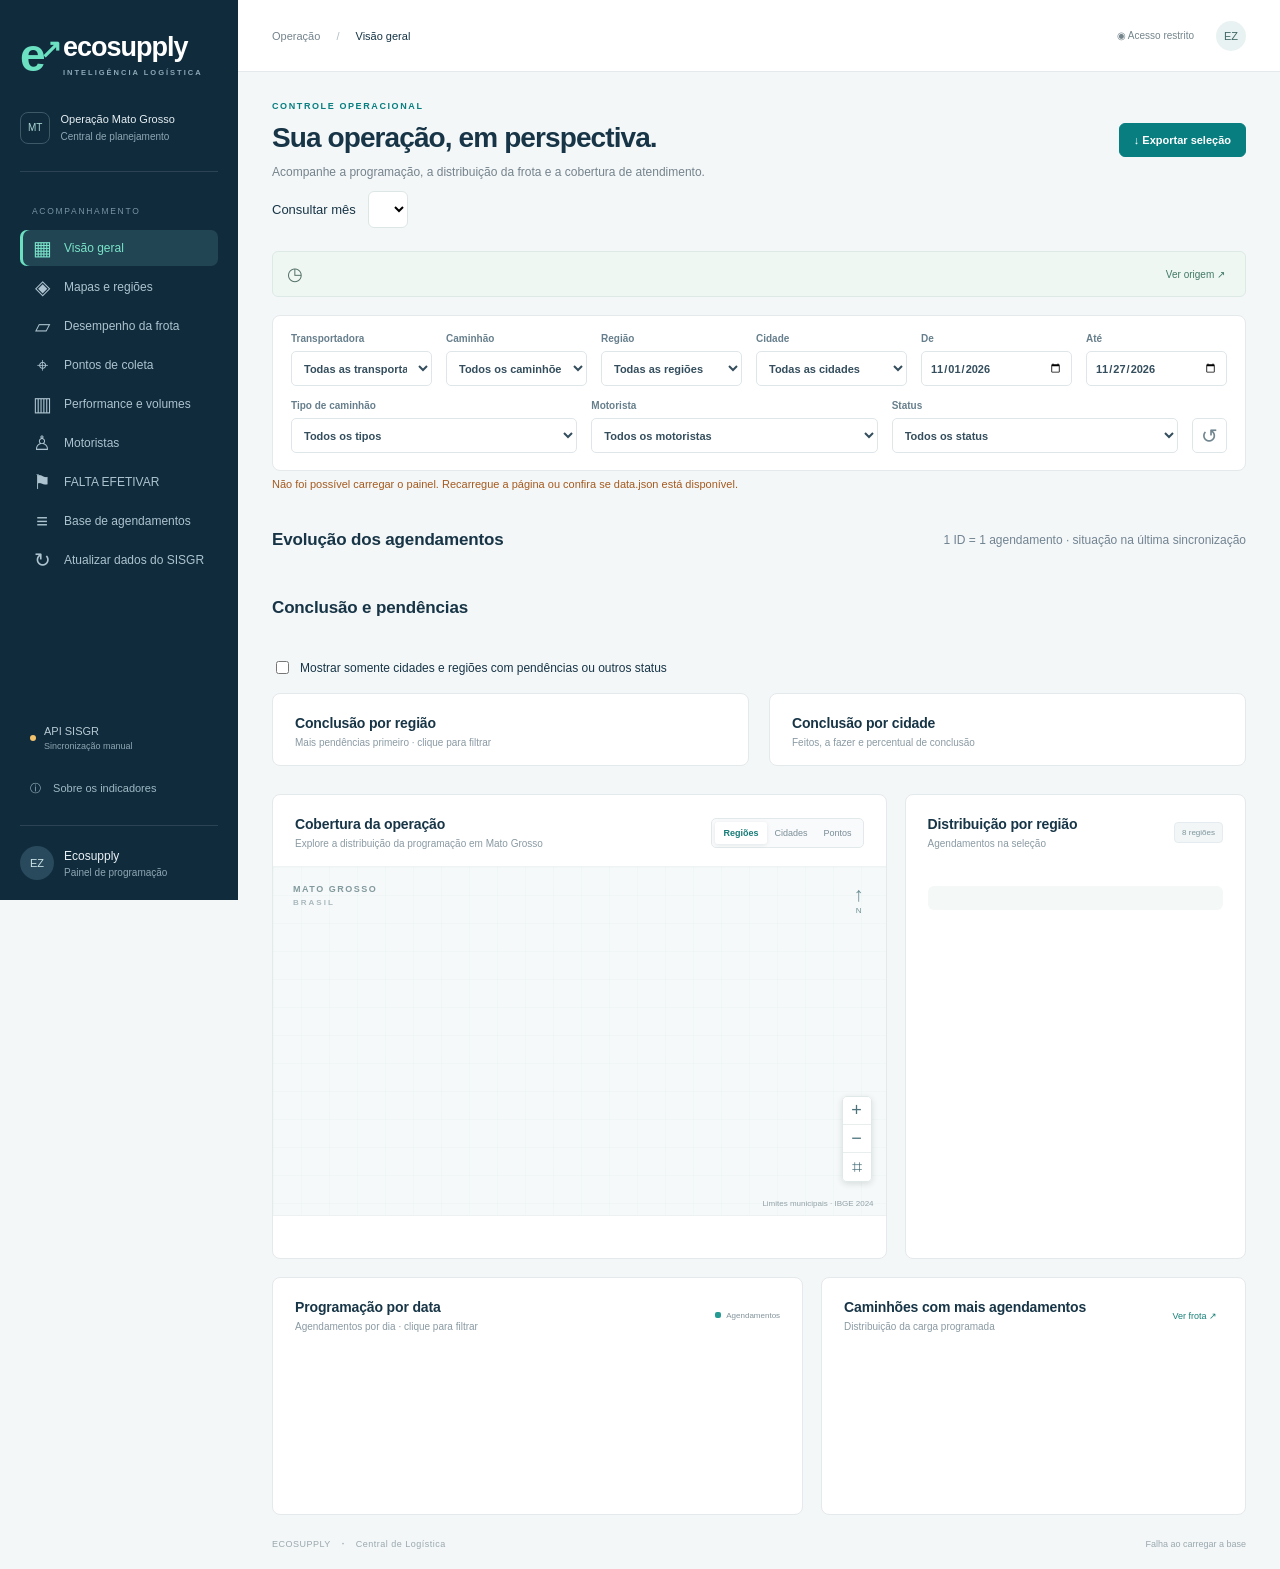
==== web/index.html @ 76600e8a "versao 1.10" ====
<!doctype html>
<html lang="pt-BR"><head><meta charset="UTF-8"><meta name="viewport" content="width=device-width,initial-scale=1"><title>Ecosupply | Central de Logística</title><meta name="description" content="Programação de coletas, cobertura regional e indicadores por caminhão."><link rel="stylesheet" href="style.css"><script src="driver_metrics.js" defer></script><script src="completion.js" defer></script><script src="app.js" defer></script></head>
<body>
<aside class="sidebar"><a class="brand" href="#visao"><span class="brandmark">e<span>↗</span></span><span>ecosupply<small>INTELIGÊNCIA LOGÍSTICA</small></span></a><div class="workspace"><span class="workspace-icon">MT</span><span>Operação Mato Grosso<small>Central de planejamento</small></span></div><div class="nav-label">ACOMPANHAMENTO</div><nav aria-label="Navegação principal"><button data-view="visao" class="active"><span>▦</span> Visão geral</button><button data-view="mapas"><span>◈</span> Mapas e regiões</button><button data-view="frota"><span>▱</span> Desempenho da frota</button><button data-view="pontos"><span>⌖</span> Pontos de coleta</button><button data-view="performance"><span>▥</span> Performance e volumes</button><button data-view="motoristas"><span>♙</span> Motoristas</button><button data-view="efetivar"><span>⚑</span> FALTA EFETIVAR</button><button data-view="dados"><span>≡</span> Base de agendamentos</button><button data-view="atualizar"><span>↻</span> Atualizar dados do SISGR</button></nav><div class="sidebar-bottom"><div class="source-status"><i></i><span>API SISGR<small>Sincronização manual</small></span></div><button id="aboutBtn" class="about"><span>ⓘ</span> Sobre os indicadores</button><div class="profile"><span>EZ</span><div>Ecosupply<small>Painel de programação</small></div></div></div></aside>
<main><header class="topbar"><div>Operação <span>/</span> <b id="breadcrumb">Visão geral</b></div><div class="topmeta"><span class="private">◉ Acesso restrito</span><span class="avatar">EZ</span></div></header>
<div class="content"><div class="heading"><div><div class="eyebrow">CONTROLE OPERACIONAL</div><h1 id="pageTitle">Sua operação, em perspectiva.</h1><p id="pageDescription">Acompanhe a programação, a distribuição da frota e a cobertura de atendimento.</p></div><div class="heading-actions"><button id="exportBtn" class="btn primary">↓ <span>Exportar seleção</span></button></div></div>
<label class="month-choice">Consultar mês <select id="baseMonth"></select></label><div class="notice"><span class="notice-icon">◷</span><span id="sourceNotice"></span><button id="dataInfo">Ver origem ↗</button></div><section class="sync-box"><strong>Atualizar dados do SISGR</strong><p id="autoSyncInfo"></p><div class="sync-fields"><label>Mês para atualizar<input id="syncMonth" type="month"></label><label>Parte do mês<select id="syncPart"><option value="full">Mês completo</option><option value="first">1ª quinzena · 1 a 15</option><option value="second">2ª quinzena · 16 ao fim</option></select></label><label>Agendamento: de<input id="syncStart" type="date"></label><label>Agendamento: até<input id="syncEnd" type="date"></label><fieldset class="transport-sync"><legend>Transportadoras para buscar</legend><label><input type="checkbox" name="syncTransporter" value="5" checked>5 · Ecosupply Recicladora LTDA.</label><label><input type="checkbox" name="syncTransporter" value="6" checked>6 · Ecosupply Recicladora do Norte LTDA.</label><label>Outros IDs (separados por vírgula)<input id="otherTransporters" placeholder="Ex.: 7, 8"></label></fieldset><button id="syncBtn" class="btn primary">Atualizar agora</button></div><p>Até 31 dias por consulta. Cada atualização altera somente as datas escolhidas. A outra quinzena e os demais meses são preservados. Comece por um dia; a consulta pode levar alguns minutos. Acompanhe o andamento nesta página.</p><p id="syncMessage" role="status"></p><p id="qualityNotice"></p><details id="qualityDetails"></details><details id="platesDetails"><summary>Conferir e cadastrar placas por ID</summary><p>Use o ID do veículo mostrado no SISGR. O cadastro local tem prioridade sobre a API e fica identificado como “Cadastro local”. Deixe vazio para usar a placa da API.</p><button id="loadPlates" class="btn">Carregar veículos da base</button><div id="plateEditor"></div><button id="savePlates" class="btn" hidden>Salvar placas conferidas</button><p id="plateMessage" role="status"></p></details></section><div id="importMessage" role="status"></div>
<section class="filters" aria-label="Filtros"><label>Transportadora<select id="transporter"><option value="">Todas as transportadoras carregadas</option></select></label><label>Caminhão<select id="plate"><option value="">Todos os caminhões</option></select></label><label>Região<select id="region"><option value="">Todas as regiões</option></select></label><label>Cidade<select id="city"><option value="">Todas as cidades</option></select></label><label>De<input id="start" type="date" value="2026-11-01"></label><label>Até<input id="end" type="date" value="2026-11-27"></label><label>Tipo de caminhão<select id="truckType"><option value="">Todos os tipos</option></select></label><label>Motorista<select id="driver"><option value="">Todos os motoristas</option></select></label><label>Status<select id="status"><option value="">Todos os status</option></select></label><button id="clearBtn" title="Limpar todos os filtros" aria-label="Limpar todos os filtros">↺</button></section>
<div id="filterMessage" role="status"></div><section id="kpis" class="kpis" aria-label="Indicadores da seleção"></section>
<section class="status-section" aria-label="Evolução por status"><div class="status-heading"><h2>Evolução dos agendamentos</h2><span>1 ID = 1 agendamento · situação na última sincronização</span></div><div id="statusKpis" class="kpis"></div><p id="statusNote"></p></section><section class="completion-section" aria-label="Conclusão da operação"><div class="status-heading"><h2>Conclusão e pendências</h2><span id="completionSummary"></span></div><div class="kpis" id="completionKpis"></div><p id="completionNote" class="completion-note"></p><label class="pending-toggle"><input type="checkbox" id="onlyPending"> Mostrar somente cidades e regiões com pendências ou outros status</label><div class="completion-grid"><section class="panel"><div class="panel-head"><div><h2>Conclusão por região</h2><p>Mais pendências primeiro · clique para filtrar</p></div></div><div class="table-wrap completion-table" id="regionCompletion"></div></section><section class="panel"><div class="panel-head"><div><h2>Conclusão por cidade</h2><p>Feitos, a fazer e percentual de conclusão</p></div></div><div class="table-wrap completion-table" id="cityCompletion"></div></section></div></section><section id="driversPanel" hidden><div class="status-heading"><h2>Performance dos motoristas</h2><span>Todos os motoristas da base selecionada</span></div><section class="driver-status-board"><div class="driver-board-head"><div><p class="driver-eyebrow">ACOMPANHAMENTO DA PROGRAMAÇÃO</p><h2>Coletas feitas e atrasadas por motorista</h2><p>Motorista programado · situação dos agendamentos na última sincronização</p></div><div class="driver-cohort-controls"><label>Agendamento: de<input type="date" id="driverStatusStart"></label><label>Agendamento: até<input type="date" id="driverStatusEnd"></label></div></div><div class="driver-status-legend"><label><input type="checkbox" id="showDriverLate" checked><i class="late-dot"></i>Atrasadas</label><label><input type="checkbox" id="showDriverDone" checked><i class="done-dot"></i>Feitas</label><span id="driverStatusAsOf"></span></div><div id="driverTruckChips" class="driver-truck-chips"></div><div id="driverStatusChart" class="driver-chart-scroll"></div><p id="driverStatusNote" class="driver-board-note"></p><div class="driver-donut-grid"><div id="driverStatusTable"></div><div id="driverDonuts"></div></div></section><div class="realization-heading"><p class="eyebrow">RESULTADOS PELA DATA DE REALIZAÇÃO</p><h2>Produção realizada dos motoristas</h2><p>Use os filtros De / Até acima para selecionar a data realizada.</p></div><div class="kpis" id="driverKpis"></div><p id="driverNote" class="completion-note"></p><div class="driver-real-charts"><section class="panel driver-real-card"><div class="panel-head"><h2>Coletas feitas por motorista</h2></div><div id="allDriverCollects" class="driver-chart-scroll"></div></section><section class="panel"><div class="panel-head"><h2>Kg coletados por motorista</h2></div><div id="allDriverWeight" class="driver-chart-scroll"></div></section><section class="panel"><div class="panel-head"><h2>Dias com coleta registrada</h2></div><div id="allDriverDays" class="driver-chart-scroll"></div></section></div><section class="panel"><div class="panel-head"><h2>Motoristas · detalhamento</h2></div><div id="driverDetails" class="table-wrap"></div></section></section><section id="performancePanel" hidden><div class="status-heading"><h2>Performance e volume coletado</h2><label>Gráficos por <select id="perfMetric"><option value="kg">Quilos coletados</option><option value="done">Agendamentos feitos</option><option value="pct">Conclusão (%)</option></select></label></div><div class="kpis" id="volumeKpis"></div><p id="volumeNote" class="completion-note"></p><div class="performance-grid"><section class="panel"><div class="panel-head"><h2>Motoristas · Top 10</h2></div><div id="driverPerformance"></div></section><section class="panel"><div class="panel-head"><h2>Cidades · Top 10</h2></div><div id="cityPerformance"></div></section><section class="panel"><div class="panel-head"><h2>Caminhões · Top 10</h2></div><div id="truckPerformance"></div></section></div><section class="panel"><div class="panel-head"><div><h2>Volume por cidade</h2><p>Quantidades por unidade · um registro por agendamento</p></div></div><div class="table-wrap" id="cityVolumes"></div></section></section><section id="overviewPanels"><div class="main-grid"><section class="panel map-panel"><div class="panel-head"><div><h2>Cobertura da operação</h2><p>Explore a distribuição da programação em Mato Grosso</p></div><div class="mode-switch" aria-label="Tipo de mapa"><button data-map="regions" class="active">Regiões</button><button data-map="cities">Cidades</button><button data-map="points">Pontos</button></div></div><div class="map-stage"><div class="map-caption">MATO GROSSO <span>BRASIL</span></div><svg id="map" viewBox="0 0 800 500" role="img" aria-label="Mapa interativo da programação em Mato Grosso"></svg><div id="tooltip" class="map-tooltip" hidden></div><div class="map-controls"><button id="zoomIn" aria-label="Ampliar mapa">+</button><button id="zoomOut" aria-label="Reduzir mapa">−</button><button id="zoomReset" aria-label="Enquadrar todo o mapa">⌗</button></div><div class="map-source">Limites municipais · IBGE 2024</div><div class="compass">↑<small>N</small></div></div><div id="legend" class="legend"></div><div id="mapFoot" class="panel-foot"></div></section>
<section class="panel distribution"><div class="panel-head"><div><h2>Distribuição por região</h2><p>Agendamentos na seleção</p></div><span class="tag" id="regionsCount">8 regiões</span></div><div id="regionBars"></div><div class="insight" id="insight"></div></section></div>
<div class="secondary-grid"><section class="panel"><div class="panel-head"><div><h2>Programação por data</h2><p>Agendamentos por dia · clique para filtrar</p></div><span class="chart-key"><i></i> Agendamentos</span></div><div id="dailyChart" class="daily-chart"></div></section><section class="panel"><div class="panel-head"><div><h2>Caminhões com mais agendamentos</h2><p>Distribuição da carga programada</p></div><button class="text-btn" id="seeFleet">Ver frota ↗</button></div><div id="truckBars" class="truck-bars"></div></section></div></section>
<section id="tablePanel" class="panel data-panel" hidden><div class="panel-head"><div><h2 id="tableTitle">Dados da operação</h2><p id="tableSubtitle"></p></div><label class="search-label"><span>⌕</span><input id="search" type="search" placeholder="Buscar na seleção…" aria-label="Buscar na seleção"></label></div><div id="tableWrap" class="table-wrap"></div><div class="table-footer"><span id="tableCount"></span><div><button id="prevPage" class="btn">← Anterior</button><span id="pageCount"></span><button id="nextPage" class="btn">Próxima →</button></div></div></section>
<footer><span>ECOSUPPLY <b>·</b> Central de Logística</span><span id="footerStatus">Carregando a base…</span></footer></div></main>
<dialog id="infoDialog"><button class="close-dialog" aria-label="Fechar">×</button><div class="eyebrow">TRANSPARÊNCIA DOS DADOS</div><h2>Como os indicadores são calculados</h2><p id="originSummary"></p><p>Um registro por agendamento. REALIZADO e EFETIVADO contam como feitos; ROTA conta como pendente. Conclusão = feitos ÷ todos os IDs do período, incluindo outros status e tipos de serviço. O filtro de status é ignorado na conclusão e nos gráficos de performance.</p><p>Volume: destination.measure na unidade residue.unity, somente coletas feitas. Toneladas são convertidas em kg; litros e m³ ficam separados. IDs de coleta repetidos são contados uma vez; destinos repetidos, unidades desconhecidas, coletas canceladas e quantidades ausentes geram pendência e bloqueiam o volume desse agendamento. A presença de zero não substitui uma medida ausente.</p><p>FALTA EFETIVAR: sign_image preenchido e status diferente de EFETIVADO. Nenhuma imagem de assinatura ou documento pessoal é armazenado no painel. Campo ausente aparece como pendência de qualidade.</p><p>Mapas usam os limites municipais já disponíveis de MT e regiões operacionais propostas. Coordenadas da geradora são aceitas somente dentro do município correspondente. Outros municípios permanecem nas tabelas. Tipo de caminhão pode aparecer como ID até que sua descrição seja validada.</p><p>A base é salva em SQLite no servidor, somente após concluir a atualização. Falhas preservam a última base válida. Atualização automática às 00h e 11h de Brasília quando habilitada no servidor. Não há histórico de evolução.</p><button class="btn close-dialog-button">Entendi</button></dialog></body></html>
---- web/style.css ----
:root{--navy:#102b3c;--navy2:#193b4e;--teal:#087e80;--mint:#c8f2e6;--ink:#173546;--muted:#74838c;--line:#e4e9eb;--bg:#f4f7f8;--white:#fff}*{box-sizing:border-box}body{margin:0;background:var(--bg);color:var(--ink);font-family:Inter,ui-sans-serif,-apple-system,BlinkMacSystemFont,"Segoe UI",sans-serif;font-size:14px}button,input,select{font:inherit}button,a,input,select{-webkit-tap-highlight-color:transparent}button{cursor:pointer}button:focus-visible,a:focus-visible,input:focus-visible,select:focus-visible{outline:3px solid #62c9c4;outline-offset:2px}button{color:inherit}button:disabled{opacity:.4;cursor:default}a{color:inherit}.sidebar{width:238px;position:fixed;inset:0 auto 0 0;background:var(--navy);color:#b8cbd5;padding:32px 20px 20px;display:flex;flex-direction:column;z-index:20}.brand{display:flex;align-items:center;gap:9px;color:white;text-decoration:none;font-size:27px;font-weight:700;letter-spacing:-1px}.brand small{display:block;font-size:7.5px;letter-spacing:2px;color:#8ca9b8;margin-top:5px}.brandmark{font-size:46px;line-height:40px;color:#6ce1c2;position:relative;width:34px;font-weight:800}.brandmark span{font-size:26px;position:absolute;top:-6px;right:-7px}.workspace{display:flex;align-items:center;gap:10px;margin:34px 0;color:#e7f0f4;font-size:11px;line-height:1.6;border-bottom:1px solid #2b4352;padding-bottom:26px}.workspace small{display:block;font-size:10px;color:#8fa6b4}.workspace-icon{border:1px solid #3d5968;padding:7px;border-radius:8px;font-size:10px;color:#a7d5d2}.nav-label{font-size:8.5px;letter-spacing:1.7px;color:#7895a6;margin:0 12px 14px}nav{display:flex;flex-direction:column;gap:7px}nav button{text-align:left;border:0;background:none;color:#adc3cf;padding:13px 12px;border-radius:7px;font-size:12px;display:flex;align-items:center;gap:12px}nav button span{font-size:20px;line-height:16px;width:20px;text-align:center}nav button:hover{background:#193c4d}nav button.active{color:#7ae3c9;background:#214553;box-shadow:inset 3px 0 #6ce1c2}nav button.active span{color:#7ae3c9}.sidebar-bottom{margin-top:auto}.source-status{display:flex;align-items:center;gap:8px;padding:16px 10px;font-size:11px}.source-status i{width:6px;height:6px;border-radius:50%;background:#f0c26c}.source-status small{display:block;color:#8fa6b4;font-size:9px;margin-top:4px}.about{border:0;background:transparent;color:#9fb8c5;font-size:11px;padding:14px 10px}.about span{margin-right:9px}.profile{border-top:1px solid #2b4352;margin-top:15px;padding-top:20px;display:flex;align-items:center;gap:10px;font-size:12px;color:#e9f1f5}.profile>span,.avatar{width:34px;height:34px;background:#294a5c;color:#cae3e6;border-radius:50%;display:flex;align-items:center;justify-content:center;font-size:11px}.profile small{display:block;color:#8fa6b4;font-size:10px;margin-top:4px}main{margin-left:238px}.topbar{height:72px;padding:0 34px;border-bottom:1px solid var(--line);background:var(--white);display:flex;align-items:center;justify-content:space-between;font-size:11px;color:var(--muted)}.topbar b{font-weight:500;color:var(--ink)}.topbar span:not(.avatar,.private){margin:0 13px;color:#b1bec5}.topmeta{display:flex;align-items:center;gap:22px}.private{font-size:10px;color:#74858b}.avatar{background:#e9f2f2;color:#416867;width:30px;height:30px}.content{max-width:1700px;margin:auto;padding:29px 34px 12px}.heading{display:flex;align-items:center;justify-content:space-between;gap:20px}.eyebrow{font-size:9px;font-weight:700;letter-spacing:1.6px;color:var(--teal);margin-bottom:9px}h1{font-size:28px;letter-spacing:-.9px;line-height:1.3;margin:0;font-weight:650}.heading p{font-size:12px;color:var(--muted);margin:9px 0 0}.btn{border:1px solid var(--line);border-radius:6px;background:#fff;padding:10px 14px;font-size:11px;white-space:nowrap;transition:.15s}.btn:hover{background:#eef6f4}.primary{background:var(--teal);color:white;border-color:var(--teal);font-weight:600}.primary:hover{background:#06676b}.notice{display:flex;align-items:center;gap:10px;border:1px solid #dce9e5;background:#eff7f3;border-radius:6px;padding:11px 14px;margin:23px 0 18px;font-size:10px;color:#557269}.notice b{font-weight:600;color:#3b6356}.notice-icon{font-size:18px}.notice button{margin-left:auto;white-space:nowrap;border:0;background:none;color:#417966;font-size:10px}.filters{display:flex;align-items:end;gap:14px;padding:17px 18px;background:white;border:1px solid var(--line);border-radius:8px}.filters label{display:flex;flex-direction:column;gap:7px;flex:1;min-width:0;font-size:10px;font-weight:600;color:#677f8c}.filters label:nth-child(4),.filters label:nth-child(5){flex:.8}.filters select,.filters input{border:1px solid #dfe6e9;background:#fff;color:#344e5d;border-radius:5px;font-size:11px;padding:9px 8px;width:100%;height:35px}.filters>button{height:35px;width:35px;flex:none;border:1px solid #dfe6e9;background:white;border-radius:5px;font-size:20px;color:#71868f}#filterMessage{font-size:11px;color:#a45a1e;margin-top:7px;min-height:0}.kpis{display:grid;grid-template-columns:repeat(4,1fr);gap:16px;margin:20px 0}.kpi{background:white;border:1px solid var(--line);border-radius:8px;padding:17px 20px;position:relative;min-height:124px}.kpi .kpi-label{font-size:11px;color:#657b87}.kpi .kpi-value{font-size:32px;line-height:1.3;letter-spacing:-1px;font-weight:650;margin-top:9px}.kpi .kpi-sub{font-size:9px;color:#83949d;margin-top:8px}.kpi .kpi-icon{position:absolute;right:18px;top:17px;width:29px;height:29px;border-radius:7px;background:#edf7f3;color:#409a8f;display:flex;align-items:center;justify-content:center;font-size:17px}.main-grid{display:grid;grid-template-columns:minmax(0,1.8fr) minmax(270px,1fr);gap:18px}.panel{background:white;border:1px solid var(--line);border-radius:8px;overflow:hidden}.panel-head{display:flex;align-items:center;justify-content:space-between;gap:15px;padding:21px 22px 17px}h2{font-size:14px;font-weight:650;margin:0;letter-spacing:-.15px}.panel-head p{margin:6px 0 0;color:#8a9aa3;font-size:10px}.mode-switch{display:flex;border:1px solid #e2e9ea;border-radius:5px;padding:3px;background:#f8fafb}.mode-switch button{background:none;border:0;font-size:9px;color:#7b8d98;border-radius:3px;padding:6px 8px}.mode-switch button.active{background:white;color:#167c77;box-shadow:0 1px 4px #0a283316;font-weight:600}.map-stage{background:#f6f9f9;position:relative;height:350px;overflow:hidden;border-top:1px solid #f0f3f4;border-bottom:1px solid #edf1f2;touch-action:none}.map-stage:before{content:"";position:absolute;inset:0;background-image:linear-gradient(#d9e4e52a 1px,transparent 1px),linear-gradient(90deg,#d9e4e52a 1px,transparent 1px);background-size:28px 28px;pointer-events:none}#map{width:100%;height:100%;display:block;cursor:grab;position:relative}#map.dragging{cursor:grabbing}#map path{transition:opacity .2s,fill .2s;stroke-linejoin:round}#map path:hover{filter:brightness(.93);stroke:#193d4d;stroke-width:1.5;cursor:pointer}#map circle{cursor:pointer;stroke:white;stroke-width:1.2;vector-effect:non-scaling-stroke}#map circle:hover{stroke:#102b3c;stroke-width:2}.map-caption{position:absolute;left:20px;top:17px;z-index:2;letter-spacing:1.5px;font-size:9px;font-weight:600;color:#81999d}.map-caption span{display:block;color:#a9b9be;font-size:8px;margin-top:4px;letter-spacing:2px}.map-controls{position:absolute;right:14px;bottom:33px;border:1px solid #dfe9e8;border-radius:5px;box-shadow:0 2px 6px #1232;overflow:hidden}.map-controls button{display:block;width:28px;height:28px;border:0;border-bottom:1px solid #e8eeee;background:#fff;font-size:18px;color:#4c727c}.map-controls button:last-child{border:0}.map-source{position:absolute;bottom:7px;right:12px;font-size:8px;color:#91a2a9}.compass{position:absolute;right:22px;top:16px;color:#6c9096;font-size:20px;text-align:center}.compass small{display:block;font-size:8px;margin-top:0}.map-tooltip{position:absolute;z-index:10;background:#15384bed;color:white;border-radius:6px;box-shadow:0 4px 16px #1233;padding:12px;max-width:240px;font-size:10px;pointer-events:none;line-height:1.7}.map-tooltip b{font-size:12px;display:block}.legend{display:flex;flex-wrap:wrap;gap:9px 14px;padding:15px 20px 12px}.legend button{font-size:8px;border:0;background:none;color:#73858f;display:flex;gap:5px;align-items:center;padding:0}.legend i,.chart-key i{width:6px;height:6px;border-radius:2px;display:inline-block}.panel-foot{font-size:9px;padding:0 20px 15px;color:#92a0a7;line-height:1.6}.tag{background:#f2f6f7;border:1px solid #e5ecef;color:#7d949c;border-radius:4px;font-size:8px;padding:5px 7px;white-space:nowrap}#regionBars{padding:3px 23px}.region-row{width:100%;background:none;border:0;text-align:left;padding:10px 0}.region-top{display:flex;align-items:center;gap:6px;font-size:10px}.region-top i{width:7px;height:7px;border-radius:2px}.region-top b{margin-left:auto;font-weight:600;font-size:11px}.region-top small{width:33px;text-align:right;color:#8d9fa6;font-size:8px}.track{height:5px;background:#f0f4f5;border-radius:3px;margin-top:8px;overflow:hidden}.track span{display:block;height:100%;border-radius:3px}.insight{background:#f4f8f7;border-radius:6px;margin:14px 22px 20px;padding:12px 13px;color:#6d8584;font-size:10px;line-height:1.7}.insight strong{color:#2a6461}.secondary-grid{display:grid;grid-template-columns:1.25fr 1fr;gap:18px;margin-top:18px}.chart-key{font-size:8px;color:#82939b;white-space:nowrap}.chart-key i{background:#269b94;margin-right:4px}.daily-chart{height:165px;padding:8px 22px 21px;display:flex;align-items:end;gap:5px}.day-col{flex:1;height:100%;display:flex;flex-direction:column;align-items:center;justify-content:end;gap:8px;min-width:0}.day-col button{width:100%;max-width:20px;background:#86c9bf;border:0;min-height:2px;border-radius:3px 3px 0 0;transition:background .2s}.day-col button:hover{background:#07857f}.day-col span{font-size:8px;color:#91a1a9}.truck-bars{padding:0 22px 16px}.truck-row{display:grid;grid-template-columns:70px 1fr 30px;align-items:center;gap:12px;font-size:10px;margin:13px 0;border:0;background:none;width:100%;text-align:left}.truck-row .track{margin:0}.truck-row b{text-align:right;font-size:10px;font-weight:600}.truck-row .track span{background:#24958e}.text-btn{font-size:9px;border:0;background:none;color:#178078;white-space:nowrap}.data-panel{margin-top:20px}.search-label{display:flex;align-items:center;gap:8px;border:1px solid #e0e8eb;padding:8px 12px;border-radius:5px}.search-label input{width:210px;border:0;outline:0;font-size:11px;color:#34515d}.search-label span{color:#80959e}.table-wrap{overflow:auto;max-height:600px}table{width:100%;border-collapse:collapse;text-align:left;font-size:11px}th{background:#f5f8f9;color:#7b909a;font-weight:600;white-space:nowrap;font-size:9px;padding:13px 18px;position:sticky;top:0;z-index:1}td{border-top:1px solid #edf1f2;padding:14px 18px;vertical-align:middle;color:#49616e}td small{display:block;font-size:9px;color:#94a4ac;margin-top:5px;max-width:300px}td strong{font-weight:600;color:#2c4b5b}.plate-badge{background:#f0f5f6;border:1px solid #e0e8ea;border-radius:4px;padding:4px 7px;font-size:10px;white-space:nowrap;font-weight:600;cursor:pointer}.type-badge{background:#edf6f1;color:#39886b;border-radius:4px;padding:4px 7px;font-size:8px}.type-badge.delivery{background:#fff5e8;color:#b98436}.table-footer{display:flex;align-items:center;justify-content:space-between;padding:16px 20px;border-top:1px solid var(--line);color:#8a9ca4;font-size:10px}.table-footer>div{display:flex;align-items:center;gap:12px}.empty{text-align:center;color:#94a3aa;padding:50px}footer{display:flex;justify-content:space-between;padding:24px 0 8px;color:#99a8ae;font-size:9px}footer>span:first-child{letter-spacing:.5px}footer b{margin:0 8px}dialog{border:0;border-radius:12px;max-width:600px;padding:32px;color:var(--ink);box-shadow:0 25px 100px #1228}dialog::backdrop{background:#102b3c88;backdrop-filter:blur(3px)}dialog h2{font-size:23px;margin-bottom:20px}dialog p,dialog li{font-size:12px;color:#627c8b;line-height:1.8}dialog h3{font-size:13px}dialog ul{padding-left:20px}dialog .small{font-size:10px}.close-dialog{position:absolute;right:15px;top:10px;background:none;border:0;font-size:25px;color:#78919c}.info-cards{display:flex;gap:12px}.info-cards>div{flex:1;background:#f0f6f4;border-radius:6px;padding:15px}.info-cards strong{display:block;font-size:22px;color:var(--teal)}.info-cards span{display:block;font-size:10px;line-height:1.6;margin-top:8px;color:#70868b}.hidden,[hidden]{display:none!important}.view-mapas .secondary-grid{display:none}.view-mapas .map-stage{height:490px}.view-frota #overviewPanels,.view-pontos #overviewPanels,.view-dados #overviewPanels{display:none}
@media(min-width:1500px){.map-stage{height:410px}.region-row{padding:13px 0}}@media(max-width:1180px){.sidebar{width:205px;padding:26px 15px}.brand{font-size:23px}main{margin-left:205px}.content{padding:24px}.topbar{padding:0 24px}.main-grid{grid-template-columns:1.65fr 1fr}.panel-head{padding:17px}.panel-head p{font-size:9px}.map-panel .panel-head{align-items:start;flex-direction:column;gap:12px}.filters{gap:8px;padding:13px}.filters label{font-size:9px}.filters select,.filters input{font-size:10px}h1{font-size:25px}.kpi{padding:16px}.kpi .kpi-icon{right:14px}.region-row{padding:11px 0}.mode-switch{align-self:flex-start}}
@media(max-width:900px){.sidebar{position:relative;width:100%;padding:16px 20px;display:block}.brand{font-size:22px}.brand small{font-size:7px}.brandmark{font-size:38px}.workspace,.nav-label,.sidebar-bottom{display:none}nav{flex-direction:row;margin-top:18px;gap:3px;overflow:auto}nav button{white-space:nowrap;font-size:10px;padding:9px 10px}nav button span{font-size:16px;width:14px}main{margin-left:0}.topbar{height:52px}.content{padding:22px}.filters{flex-wrap:wrap}.filters label{flex:1 1 26%}.filters label:nth-child(4),.filters label:nth-child(5){flex:1 1 23%}.main-grid{grid-template-columns:1.6fr 1fr}.notice{font-size:9px}.notice button{display:none}.heading p{font-size:11px}.private{font-size:9px}}
@media(max-width:640px){.content{padding:19px 14px}.topbar{padding:0 17px;font-size:10px}.topmeta .private{display:none}.heading{align-items:start}h1{font-size:22px}.heading .btn{padding:9px}.heading .btn span{display:none}.heading p{font-size:10px;line-height:1.6}.eyebrow{font-size:8px}.notice{align-items:start;line-height:1.8}.filters{gap:10px}.filters label{flex:1 1 40%}.filters label:nth-child(4),.filters label:nth-child(5){flex:1 1 35%}.filters select,.filters input{font-size:11px}.filters>button{margin-left:auto}.kpis{grid-template-columns:1fr 1fr;gap:10px;margin:14px 0}.kpi{min-height:112px;padding:14px}.kpi .kpi-value{font-size:28px}.kpi .kpi-icon{width:22px;height:22px;font-size:14px;right:11px;top:13px}.kpi .kpi-label{font-size:10px}.kpi .kpi-sub{font-size:8px}.main-grid,.secondary-grid{grid-template-columns:1fr;gap:14px}.map-panel .panel-head{flex-direction:row;align-items:center}.panel-head{padding:17px 15px}.panel-head h2{font-size:12px}.panel-head p{font-size:9px;line-height:1.5}.mode-switch button{font-size:8px;padding:5px}.map-stage{height:355px}.view-mapas .map-stage{height:420px}.legend{padding:12px 15px;gap:10px}.legend button{font-size:8px}.panel-foot{padding:0 15px 12px}footer{gap:15px;line-height:1.7;font-size:8px}.data-panel .panel-head{align-items:start;flex-direction:column}.search-label{width:100%}.search-label input{width:100%}.table-footer{padding:12px;gap:10px;flex-wrap:wrap}.table-footer .btn{padding:7px}.table-footer>div{gap:8px}dialog{width:calc(100% - 28px);padding:26px 20px}.info-cards{gap:8px}.info-cards>div{padding:12px}}
.heading-actions{display:flex;gap:10px;flex-wrap:wrap}.import-help{font-size:12px;color:#607585;margin:0 0 16px;line-height:1.7}.import-help button{margin-left:8px}#importMessage:not(:empty){padding:12px 16px;margin-bottom:18px;background:#e9f4f1;border-radius:8px;color:#235f54;font-size:13px}.filters{display:flex;flex-wrap:wrap;gap:14px}.filters label{flex:1 1 135px;min-width:0}.filters select{max-width:100%}.status-section{margin:0 0 28px}.status-heading{display:flex;align-items:center;justify-content:space-between;gap:12px;margin-bottom:12px}.status-heading h2{font-size:17px;margin:0}.status-heading span,#statusNote{font-size:12px;color:#718391}.status-section .kpis{grid-template-columns:repeat(auto-fit,minmax(180px,1fr));margin-bottom:10px}.status-card{text-align:left;cursor:pointer;background:#fff;border:1px solid #e0e8e8}.status-card:hover,.status-card.selected{border-color:#278873;background:#f2faf6}.status-card .kpi-value{font-size:30px}.daily-chart{overflow-x:auto;justify-content:flex-start}.day-col{min-width:22px;flex:1}.day-col span{font-size:8px;white-space:nowrap}@media(max-width:640px){.status-heading{display:block}.heading-actions{margin-top:12px}.status-section .kpis{grid-template-columns:repeat(2,minmax(0,1fr))}}
.filters label:nth-child(4),.filters label:nth-child(5){flex:1 1 145px;min-width:145px}.filters label{min-width:135px}

.completion-section{margin-bottom:28px}.completion-grid{display:grid;grid-template-columns:1fr 1fr;gap:20px}.completion-table{max-height:420px;overflow:auto}.completion-table table{min-width:440px;width:100%}.completion-table th{position:sticky;top:0;background:#f4f8f8;z-index:1}.completion-percent{font-weight:600;font-size:12px;margin-bottom:5px;white-space:nowrap}.completion-percent.complete{color:#168464}.pending-number{color:#b86d12}.completion-note{font-size:12px;color:#607585;line-height:1.6}.pending-toggle{display:flex;gap:8px;align-items:center;font-size:12px;margin:16px 0}.completion-table td .text-btn{text-align:left;font-size:12px}.completion-section .status-heading span{font-size:11px}@media(max-width:1100px){.completion-grid{grid-template-columns:1fr}}
.filter-field{position:relative;display:flex;flex-direction:column;gap:7px;flex:1 1 135px;min-width:135px;font-size:10px;font-weight:600;color:#677f8c}.multi-menu summary{cursor:pointer;border:1px solid #dfe6e9;border-radius:5px;padding:9px 8px;font-size:11px;color:#344e5d;min-height:35px;background:white}.multi-options{position:absolute;z-index:50;top:100%;left:0;background:white;border:1px solid #dfe6e9;box-shadow:0 8px 24px #1234;width:280px;max-height:280px;overflow:auto;padding:10px;border-radius:6px}.filters .multi-options label{display:flex;flex-direction:row;align-items:center;gap:8px;min-width:0;padding:7px;font-size:12px}.filters .multi-options input{width:16px;height:16px;flex:none}.multi-options button{border:0;background:#eaf4f1;color:#246b5f;padding:7px;cursor:pointer}.performance-grid{display:grid;grid-template-columns:repeat(3,minmax(0,1fr));gap:16px;margin-bottom:22px}.perf-row{display:grid;grid-template-columns:1fr auto;gap:8px;border:0;border-bottom:1px solid #eef2f3;background:white;text-align:left;width:100%;padding:12px 18px;cursor:pointer;font-size:12px;color:#385765}.perf-row .track,.perf-row small{grid-column:1/-1}.perf-row .track span{background:#289a83;height:5px;display:block}.perf-row small{font-size:10px;color:#84949c}.view-performance #overviewPanels,.view-efetivar #overviewPanels,.view-performance .completion-section,.view-efetivar .completion-section{display:none}#perfMetric{padding:8px;border:1px solid #dfe6e9;border-radius:5px}.view-performance .kpi-value{font-size:26px}@media(max-width:1100px){.performance-grid{grid-template-columns:1fr}}

.sync-box{background:#fff;border:1px solid #dce7e5;border-radius:8px;padding:18px;margin-bottom:20px}.sync-fields{display:flex;align-items:end;gap:12px;flex-wrap:wrap;margin:12px 0}.sync-fields label{display:flex;flex-direction:column;gap:5px;font-size:12px}.sync-fields input{padding:8px;border:1px solid #dce7e5;border-radius:5px}.sync-box p,.sync-box li{font-size:12px;line-height:1.6;color:#536f7e}#syncMessage{font-weight:600}#qualityDetails{max-height:220px;overflow:auto}

.view-motoristas #overviewPanels,.view-motoristas .completion-section,.view-motoristas .status-section{display:none}.transport-sync{border:1px solid #dce7e5;border-radius:6px;padding:10px;font-size:12px}.transport-sync label{display:flex;align-items:center;flex-direction:row;gap:6px;margin:5px}.transport-sync input[type=checkbox]{width:16px;height:16px}.transport-sync input:not([type=checkbox]){max-width:150px}.local-plate{padding:8px;border:1px solid #dce7e5;border-radius:5px}#plateEditor{max-height:300px;overflow:auto;margin:12px 0}#platesDetails summary{cursor:pointer;color:#087e80;margin-top:12px}.sidebar nav{gap:3px}.sidebar nav button{padding-top:10px;padding-bottom:10px}
.driver-status-board{background:#101c50;color:#eef4ff;padding:24px;border-radius:14px;border:1px solid #28477e;box-shadow:0 12px 30px #0b20501a;margin:18px 0 32px}.driver-board-head{display:flex;align-items:flex-start;justify-content:space-between;gap:20px}.driver-board-head h2{margin:5px 0 8px;font-size:21px;color:#fff}.driver-board-head p{font-size:11px;color:#a8bce4;line-height:1.6}.driver-eyebrow{font-size:9px!important;letter-spacing:1.7px;color:#69e3d4!important;font-weight:700}.driver-cohort-controls{display:flex;gap:10px}.driver-cohort-controls label{font-size:10px;color:#baccec;display:flex;flex-direction:column;gap:6px}.driver-cohort-controls input{background:#1b2c61;color:#fff;border:1px solid #49619b;border-radius:5px;padding:8px;color-scheme:dark}.driver-status-legend{display:flex;gap:20px;align-items:center;font-size:12px;margin:16px 0}.driver-status-legend label{display:flex;gap:7px;align-items:center;cursor:pointer}.driver-status-legend span{margin-left:auto;color:#a8bce4;font-size:10px}.late-dot,.done-dot{width:8px;height:8px;border-radius:50%;display:inline-block;flex:none}.late-dot{background:#ff4949}.done-dot{background:#21d879}.driver-truck-chips{display:flex;gap:8px;flex-wrap:wrap;margin-bottom:16px}.driver-truck-chips button{border:1px solid #53689e;color:#c9d7f4;background:#17275b;border-radius:5px;padding:7px 13px;font-size:10px}.driver-truck-chips button.selected{background:#285890;color:#fff;border-color:#64c4f0}.driver-chart-scroll{overflow-x:auto;padding:16px 12px 0}.column-chart{height:410px;position:relative;padding-left:48px;--axis-color:#dce4ed;--label-color:#536b7c;--number-color:#233d51}.column-chart.on-dark{--axis-color:#253569;--label-color:#b1c4eb;--number-color:#f1f6ff}.column-gridline{position:absolute;left:45px;right:5px;border-top:1px solid var(--axis-color);pointer-events:none}.column-gridline>span{position:absolute;right:100%;top:-7px;padding-right:9px;font-size:9px;color:var(--label-color);white-space:nowrap}.column-groups{display:flex;height:390px;align-items:flex-end;position:relative}.column-group{flex:1;min-width:65px;text-align:center}.column-pair{height:300px;display:flex;justify-content:center;align-items:flex-end;gap:3px}.column-stick-wrap{display:flex;align-items:flex-end;width:25px;height:300px}.column-stick{position:relative;min-height:2px;width:100%;background:var(--column-color);border-radius:3px 3px 0 0}.column-stick b{position:absolute;bottom:100%;left:50%;transform:translateX(-50%);font-size:10px;color:var(--number-color);padding-bottom:6px;white-space:nowrap}.column-name{height:90px;padding:12px 4px 0;font-size:8px;line-height:1.45;font-weight:600;color:var(--label-color);overflow-wrap:anywhere}.driver-board-note{font-size:11px;line-height:1.7;color:#b1c3e9;margin:10px 0 20px}.driver-donut-grid{border-top:1px solid #385386;padding-top:20px;display:grid;grid-template-columns:minmax(220px,.8fr) 2fr;gap:20px}.driver-donut-grid table{color:#e5efff}.driver-donut-grid th{background:#172a60;color:#9db8e7;padding:10px}.driver-donut-grid td{border-color:#324775;color:#e3edff;padding:10px;font-size:10px}.driver-donut-grid h3{font-size:12px;color:#e3edff;margin:0 0 14px}#driverDonuts{display:grid;grid-template-columns:repeat(auto-fit,minmax(160px,1fr));gap:16px}.driver-donut-card{border:1px solid #324b7b;border-radius:10px;padding:15px;background:#15265a}.driver-donut-card h3{min-height:28px}.driver-donut{width:132px;height:132px;margin:0 auto 18px;border-radius:50%;background:conic-gradient(#21d879 0deg var(--done-angle),#ff4949 var(--done-angle) 360deg);display:flex;align-items:center;justify-content:center}.driver-donut>div{width:93px;height:93px;border-radius:50%;background:#15265a;display:flex;flex-direction:column;align-items:center;justify-content:center}.driver-donut b{font-size:21px;color:#fff}.driver-donut span{font-size:10px;color:#9eb9df;margin-top:5px}.driver-donut-card p{display:flex;align-items:center;gap:6px;font-size:10px;color:#b6caed;margin:9px 0}.driver-donut-card p b{margin-left:auto;color:#edf5ff;font-size:10px}.realization-heading h2{font-size:22px;margin:8px 0}.realization-heading>p:last-child{font-size:12px;color:#657e8b}.driver-real-charts{display:grid;gap:22px;margin:22px 0}.driver-real-card{overflow:hidden}.driver-real-card .panel-head{border-bottom:1px solid #e6edf1}.driver-real-card h2{font-size:17px}.driver-real-card .driver-chart-scroll{padding-top:28px}.driver-real-charts .column-chart{height:430px}.driver-status-board .empty{color:#a7bce5}@media(max-width:1000px){.driver-board-head{flex-direction:column}.driver-donut-grid{grid-template-columns:1fr}.driver-status-legend{flex-wrap:wrap}.driver-status-legend span{margin-left:0}.driver-cohort-controls{flex-wrap:wrap}.driver-status-board{padding:18px}}

.column-groups{height:410px}.driver-real-charts .column-chart{height:410px}

.view-motoristas #kpis{display:none}

.sync-box{display:none}.view-atualizar .sync-box{display:block}.view-atualizar .filters,.view-atualizar #kpis,.view-atualizar .status-section,.view-atualizar .completion-section,.view-atualizar #overviewPanels,.view-atualizar .heading-actions,.view-atualizar #filterMessage{display:none}

.month-choice{display:flex;align-items:center;gap:12px;margin:12px 0;font-size:13px}.month-choice select{padding:9px;border:1px solid #dce7e5;border-radius:6px;background:white}
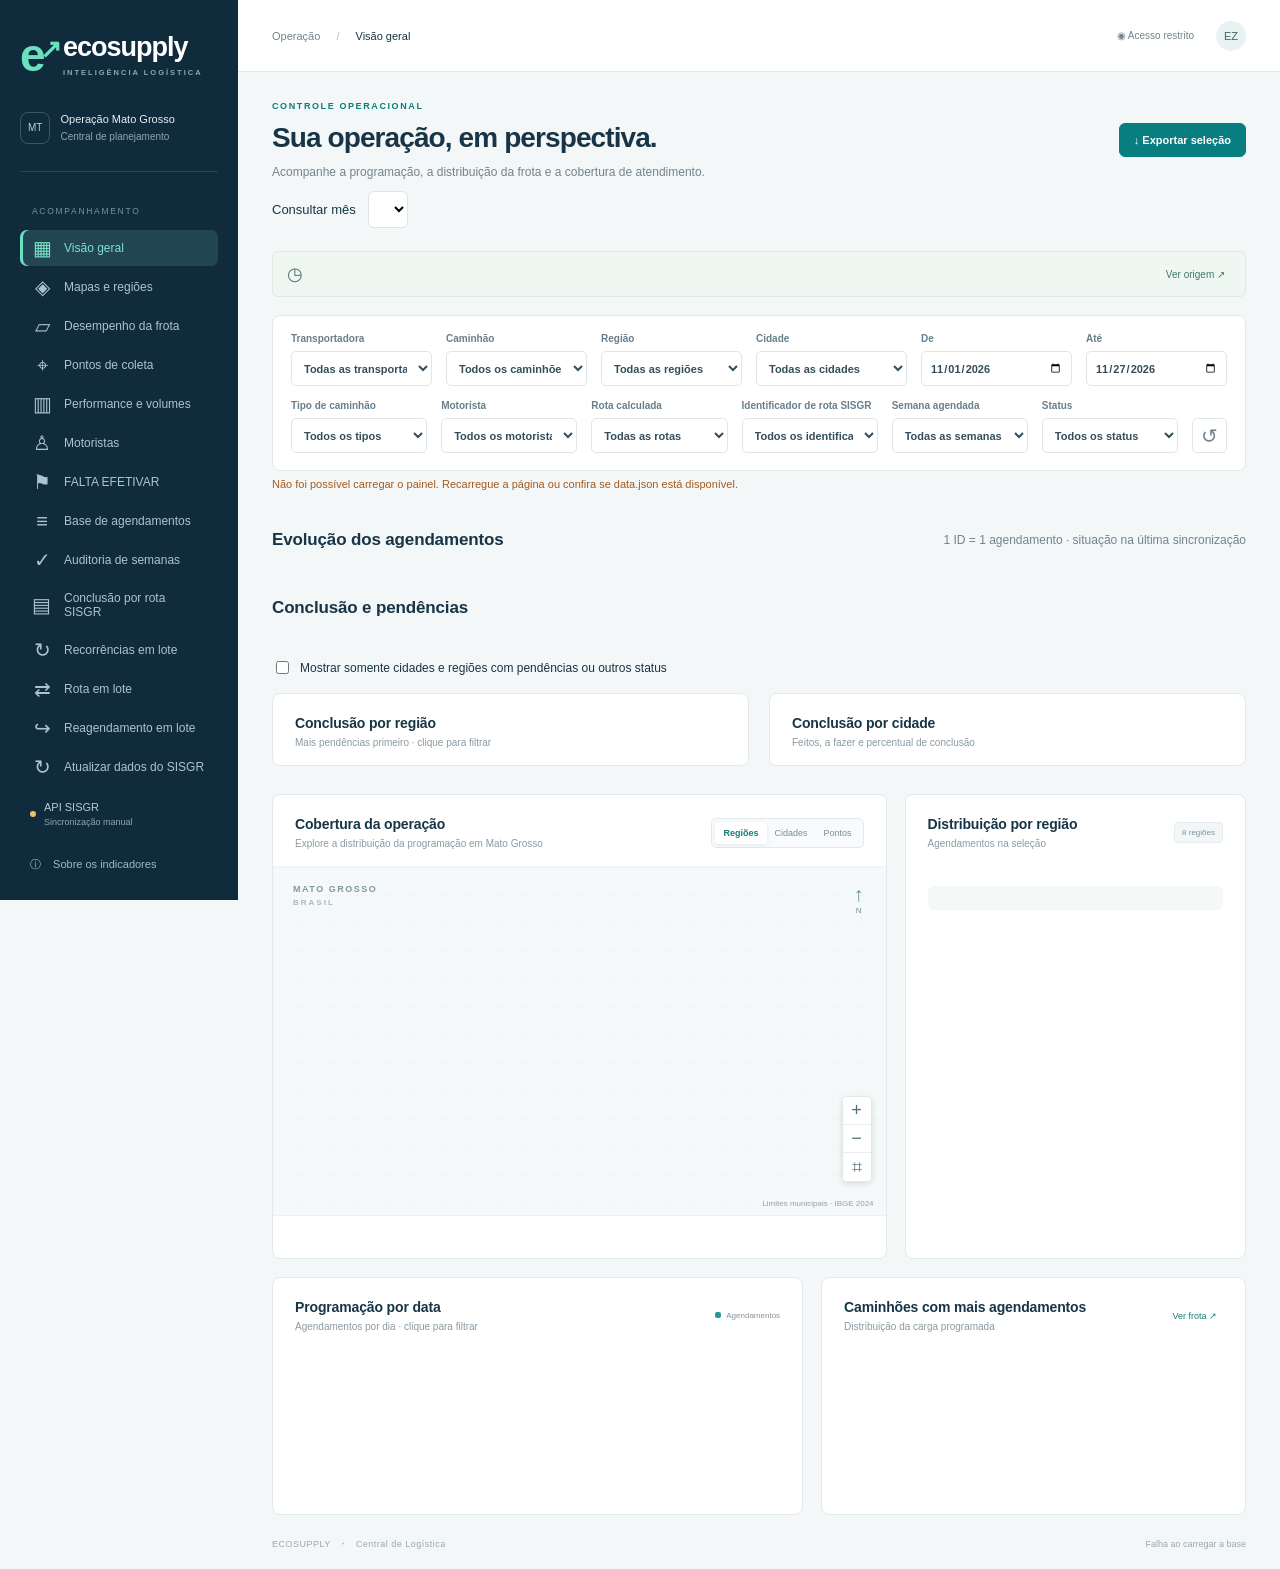
==== commit f28f7fb1: "ajustar id recorrencia em lote" ====
--- a/web/index.html
+++ b/web/index.html
@@ -1,15 +1,15 @@
 <!doctype html>
-<html lang="pt-BR"><head><meta charset="UTF-8"><meta name="viewport" content="width=device-width,initial-scale=1"><title>Ecosupply | Central de Logística</title><meta name="description" content="Programação de coletas, cobertura regional e indicadores por caminhão."><link rel="stylesheet" href="style.css"><script src="driver_metrics.js" defer></script><script src="completion.js" defer></script><script src="app.js" defer></script></head>
+<html lang="pt-BR"><head><meta charset="UTF-8"><meta name="viewport" content="width=device-width,initial-scale=1"><title>Ecosupply | Central de Logística</title><meta name="description" content="Programação de coletas, cobertura regional e indicadores por caminhão."><link rel="stylesheet" href="style.css"><script src="driver_metrics.js" defer></script><script src="route_metrics.js" defer></script><script src="route_view.js" defer></script><script src="completion.js" defer></script><script src="extension.js" defer></script><script src="reschedule.js" defer></script><script src="app.js" defer></script></head>
 <body>
-<aside class="sidebar"><a class="brand" href="#visao"><span class="brandmark">e<span>↗</span></span><span>ecosupply<small>INTELIGÊNCIA LOGÍSTICA</small></span></a><div class="workspace"><span class="workspace-icon">MT</span><span>Operação Mato Grosso<small>Central de planejamento</small></span></div><div class="nav-label">ACOMPANHAMENTO</div><nav aria-label="Navegação principal"><button data-view="visao" class="active"><span>▦</span> Visão geral</button><button data-view="mapas"><span>◈</span> Mapas e regiões</button><button data-view="frota"><span>▱</span> Desempenho da frota</button><button data-view="pontos"><span>⌖</span> Pontos de coleta</button><button data-view="performance"><span>▥</span> Performance e volumes</button><button data-view="motoristas"><span>♙</span> Motoristas</button><button data-view="efetivar"><span>⚑</span> FALTA EFETIVAR</button><button data-view="dados"><span>≡</span> Base de agendamentos</button><button data-view="atualizar"><span>↻</span> Atualizar dados do SISGR</button></nav><div class="sidebar-bottom"><div class="source-status"><i></i><span>API SISGR<small>Sincronização manual</small></span></div><button id="aboutBtn" class="about"><span>ⓘ</span> Sobre os indicadores</button><div class="profile"><span>EZ</span><div>Ecosupply<small>Painel de programação</small></div></div></div></aside>
+<aside class="sidebar"><a class="brand" href="#visao"><span class="brandmark">e<span>↗</span></span><span>ecosupply<small>INTELIGÊNCIA LOGÍSTICA</small></span></a><div class="workspace"><span class="workspace-icon">MT</span><span>Operação Mato Grosso<small>Central de planejamento</small></span></div><div class="nav-label">ACOMPANHAMENTO</div><nav aria-label="Navegação principal"><button data-view="visao" class="active"><span>▦</span> Visão geral</button><button data-view="mapas"><span>◈</span> Mapas e regiões</button><button data-view="frota"><span>▱</span> Desempenho da frota</button><button data-view="pontos"><span>⌖</span> Pontos de coleta</button><button data-view="performance"><span>▥</span> Performance e volumes</button><button data-view="motoristas"><span>♙</span> Motoristas</button><button data-view="efetivar"><span>⚑</span> FALTA EFETIVAR</button><button data-view="dados"><span>≡</span> Base de agendamentos</button><button data-view="auditoria"><span>✓</span> Auditoria de semanas</button><button data-view="rotaconclusao"><span>▤</span> Conclusão por rota SISGR</button><button data-view="recorrencialote"><span>↻</span> Recorrências em lote</button><button data-view="rotalote"><span>⇄</span> Rota em lote</button><button data-view="reagendar"><span>↪</span> Reagendamento em lote</button><button data-view="atualizar"><span>↻</span> Atualizar dados do SISGR</button></nav><div class="sidebar-bottom"><div class="source-status"><i></i><span>API SISGR<small>Sincronização manual</small></span></div><button id="aboutBtn" class="about"><span>ⓘ</span> Sobre os indicadores</button><div class="profile"><span>EZ</span><div>Ecosupply<small>Painel de programação</small></div></div></div></aside>
 <main><header class="topbar"><div>Operação <span>/</span> <b id="breadcrumb">Visão geral</b></div><div class="topmeta"><span class="private">◉ Acesso restrito</span><span class="avatar">EZ</span></div></header>
 <div class="content"><div class="heading"><div><div class="eyebrow">CONTROLE OPERACIONAL</div><h1 id="pageTitle">Sua operação, em perspectiva.</h1><p id="pageDescription">Acompanhe a programação, a distribuição da frota e a cobertura de atendimento.</p></div><div class="heading-actions"><button id="exportBtn" class="btn primary">↓ <span>Exportar seleção</span></button></div></div>
 <label class="month-choice">Consultar mês <select id="baseMonth"></select></label><div class="notice"><span class="notice-icon">◷</span><span id="sourceNotice"></span><button id="dataInfo">Ver origem ↗</button></div><section class="sync-box"><strong>Atualizar dados do SISGR</strong><p id="autoSyncInfo"></p><div class="sync-fields"><label>Mês para atualizar<input id="syncMonth" type="month"></label><label>Parte do mês<select id="syncPart"><option value="full">Mês completo</option><option value="first">1ª quinzena · 1 a 15</option><option value="second">2ª quinzena · 16 ao fim</option></select></label><label>Agendamento: de<input id="syncStart" type="date"></label><label>Agendamento: até<input id="syncEnd" type="date"></label><fieldset class="transport-sync"><legend>Transportadoras para buscar</legend><label><input type="checkbox" name="syncTransporter" value="5" checked>5 · Ecosupply Recicladora LTDA.</label><label><input type="checkbox" name="syncTransporter" value="6" checked>6 · Ecosupply Recicladora do Norte LTDA.</label><label>Outros IDs (separados por vírgula)<input id="otherTransporters" placeholder="Ex.: 7, 8"></label></fieldset><button id="syncBtn" class="btn primary">Atualizar agora</button></div><p>Até 31 dias por consulta. Cada atualização altera somente as datas escolhidas. A outra quinzena e os demais meses são preservados. Comece por um dia; a consulta pode levar alguns minutos. Acompanhe o andamento nesta página.</p><p id="syncMessage" role="status"></p><p id="qualityNotice"></p><details id="qualityDetails"></details><details id="platesDetails"><summary>Conferir e cadastrar placas por ID</summary><p>Use o ID do veículo mostrado no SISGR. O cadastro local tem prioridade sobre a API e fica identificado como “Cadastro local”. Deixe vazio para usar a placa da API.</p><button id="loadPlates" class="btn">Carregar veículos da base</button><div id="plateEditor"></div><button id="savePlates" class="btn" hidden>Salvar placas conferidas</button><p id="plateMessage" role="status"></p></details></section><div id="importMessage" role="status"></div>
-<section class="filters" aria-label="Filtros"><label>Transportadora<select id="transporter"><option value="">Todas as transportadoras carregadas</option></select></label><label>Caminhão<select id="plate"><option value="">Todos os caminhões</option></select></label><label>Região<select id="region"><option value="">Todas as regiões</option></select></label><label>Cidade<select id="city"><option value="">Todas as cidades</option></select></label><label>De<input id="start" type="date" value="2026-11-01"></label><label>Até<input id="end" type="date" value="2026-11-27"></label><label>Tipo de caminhão<select id="truckType"><option value="">Todos os tipos</option></select></label><label>Motorista<select id="driver"><option value="">Todos os motoristas</option></select></label><label>Status<select id="status"><option value="">Todos os status</option></select></label><button id="clearBtn" title="Limpar todos os filtros" aria-label="Limpar todos os filtros">↺</button></section>
+<section class="filters" aria-label="Filtros"><label>Transportadora<select id="transporter"><option value="">Todas as transportadoras carregadas</option></select></label><label>Caminhão<select id="plate"><option value="">Todos os caminhões</option></select></label><label>Região<select id="region"><option value="">Todas as regiões</option></select></label><label>Cidade<select id="city"><option value="">Todas as cidades</option></select></label><label>De<input id="start" type="date" value="2026-11-01"></label><label>Até<input id="end" type="date" value="2026-11-27"></label><label>Tipo de caminhão<select id="truckType"><option value="">Todos os tipos</option></select></label><label>Motorista<select id="driver"><option value="">Todos os motoristas</option></select></label><label>Rota calculada<select id="route"><option value="">Todas as rotas</option></select></label><label>Identificador de rota SISGR<select id="sisgrRouteFilter"><option value="">Todos os identificadores</option></select></label><label>Semana agendada<select id="scheduleWeekFilter"><option value="">Todas as semanas</option></select></label><label>Status<select id="status"><option value="">Todos os status</option></select></label><button id="clearBtn" title="Limpar todos os filtros" aria-label="Limpar todos os filtros">↺</button></section>
 <div id="filterMessage" role="status"></div><section id="kpis" class="kpis" aria-label="Indicadores da seleção"></section>
-<section class="status-section" aria-label="Evolução por status"><div class="status-heading"><h2>Evolução dos agendamentos</h2><span>1 ID = 1 agendamento · situação na última sincronização</span></div><div id="statusKpis" class="kpis"></div><p id="statusNote"></p></section><section class="completion-section" aria-label="Conclusão da operação"><div class="status-heading"><h2>Conclusão e pendências</h2><span id="completionSummary"></span></div><div class="kpis" id="completionKpis"></div><p id="completionNote" class="completion-note"></p><label class="pending-toggle"><input type="checkbox" id="onlyPending"> Mostrar somente cidades e regiões com pendências ou outros status</label><div class="completion-grid"><section class="panel"><div class="panel-head"><div><h2>Conclusão por região</h2><p>Mais pendências primeiro · clique para filtrar</p></div></div><div class="table-wrap completion-table" id="regionCompletion"></div></section><section class="panel"><div class="panel-head"><div><h2>Conclusão por cidade</h2><p>Feitos, a fazer e percentual de conclusão</p></div></div><div class="table-wrap completion-table" id="cityCompletion"></div></section></div></section><section id="driversPanel" hidden><div class="status-heading"><h2>Performance dos motoristas</h2><span>Todos os motoristas da base selecionada</span></div><section class="driver-status-board"><div class="driver-board-head"><div><p class="driver-eyebrow">ACOMPANHAMENTO DA PROGRAMAÇÃO</p><h2>Coletas feitas e atrasadas por motorista</h2><p>Motorista programado · situação dos agendamentos na última sincronização</p></div><div class="driver-cohort-controls"><label>Agendamento: de<input type="date" id="driverStatusStart"></label><label>Agendamento: até<input type="date" id="driverStatusEnd"></label></div></div><div class="driver-status-legend"><label><input type="checkbox" id="showDriverLate" checked><i class="late-dot"></i>Atrasadas</label><label><input type="checkbox" id="showDriverDone" checked><i class="done-dot"></i>Feitas</label><span id="driverStatusAsOf"></span></div><div id="driverTruckChips" class="driver-truck-chips"></div><div id="driverStatusChart" class="driver-chart-scroll"></div><p id="driverStatusNote" class="driver-board-note"></p><div class="driver-donut-grid"><div id="driverStatusTable"></div><div id="driverDonuts"></div></div></section><div class="realization-heading"><p class="eyebrow">RESULTADOS PELA DATA DE REALIZAÇÃO</p><h2>Produção realizada dos motoristas</h2><p>Use os filtros De / Até acima para selecionar a data realizada.</p></div><div class="kpis" id="driverKpis"></div><p id="driverNote" class="completion-note"></p><div class="driver-real-charts"><section class="panel driver-real-card"><div class="panel-head"><h2>Coletas feitas por motorista</h2></div><div id="allDriverCollects" class="driver-chart-scroll"></div></section><section class="panel"><div class="panel-head"><h2>Kg coletados por motorista</h2></div><div id="allDriverWeight" class="driver-chart-scroll"></div></section><section class="panel"><div class="panel-head"><h2>Dias com coleta registrada</h2></div><div id="allDriverDays" class="driver-chart-scroll"></div></section></div><section class="panel"><div class="panel-head"><h2>Motoristas · detalhamento</h2></div><div id="driverDetails" class="table-wrap"></div></section></section><section id="performancePanel" hidden><div class="status-heading"><h2>Performance e volume coletado</h2><label>Gráficos por <select id="perfMetric"><option value="kg">Quilos coletados</option><option value="done">Agendamentos feitos</option><option value="pct">Conclusão (%)</option></select></label></div><div class="kpis" id="volumeKpis"></div><p id="volumeNote" class="completion-note"></p><div class="performance-grid"><section class="panel"><div class="panel-head"><h2>Motoristas · Top 10</h2></div><div id="driverPerformance"></div></section><section class="panel"><div class="panel-head"><h2>Cidades · Top 10</h2></div><div id="cityPerformance"></div></section><section class="panel"><div class="panel-head"><h2>Caminhões · Top 10</h2></div><div id="truckPerformance"></div></section></div><section class="panel"><div class="panel-head"><div><h2>Volume por cidade</h2><p>Quantidades por unidade · um registro por agendamento</p></div></div><div class="table-wrap" id="cityVolumes"></div></section></section><section id="overviewPanels"><div class="main-grid"><section class="panel map-panel"><div class="panel-head"><div><h2>Cobertura da operação</h2><p>Explore a distribuição da programação em Mato Grosso</p></div><div class="mode-switch" aria-label="Tipo de mapa"><button data-map="regions" class="active">Regiões</button><button data-map="cities">Cidades</button><button data-map="points">Pontos</button></div></div><div class="map-stage"><div class="map-caption">MATO GROSSO <span>BRASIL</span></div><svg id="map" viewBox="0 0 800 500" role="img" aria-label="Mapa interativo da programação em Mato Grosso"></svg><div id="tooltip" class="map-tooltip" hidden></div><div class="map-controls"><button id="zoomIn" aria-label="Ampliar mapa">+</button><button id="zoomOut" aria-label="Reduzir mapa">−</button><button id="zoomReset" aria-label="Enquadrar todo o mapa">⌗</button></div><div class="map-source">Limites municipais · IBGE 2024</div><div class="compass">↑<small>N</small></div></div><div id="legend" class="legend"></div><div id="mapFoot" class="panel-foot"></div></section>
+<section class="status-section" aria-label="Evolução por status"><div class="status-heading"><h2>Evolução dos agendamentos</h2><span>1 ID = 1 agendamento · situação na última sincronização</span></div><div id="statusKpis" class="kpis"></div><p id="statusNote"></p></section><section class="completion-section" aria-label="Conclusão da operação"><div class="status-heading"><h2>Conclusão e pendências</h2><span id="completionSummary"></span></div><div class="kpis" id="completionKpis"></div><p id="completionNote" class="completion-note"></p><label class="pending-toggle"><input type="checkbox" id="onlyPending"> Mostrar somente cidades e regiões com pendências ou outros status</label><div class="completion-grid"><section class="panel"><div class="panel-head"><div><h2>Conclusão por região</h2><p>Mais pendências primeiro · clique para filtrar</p></div></div><div class="table-wrap completion-table" id="regionCompletion"></div></section><section class="panel"><div class="panel-head"><div><h2>Conclusão por cidade</h2><p>Feitos, a fazer e percentual de conclusão</p></div></div><div class="table-wrap completion-table" id="cityCompletion"></div></section></div></section><section id="driversPanel" hidden><div class="status-heading"><h2>Performance dos motoristas</h2><span>Todos os motoristas da base selecionada</span></div><section class="driver-status-board"><div class="driver-board-head"><div><p class="driver-eyebrow">ACOMPANHAMENTO DA PROGRAMAÇÃO</p><h2>Coletas feitas e atrasadas por motorista</h2><p>Motorista programado · situação dos agendamentos na última sincronização</p></div><div class="driver-cohort-controls"><label>Agendamento: de<input type="date" id="driverStatusStart"></label><label>Agendamento: até<input type="date" id="driverStatusEnd"></label></div></div><div class="driver-status-legend"><label><input type="checkbox" id="showDriverLate" checked><i class="late-dot"></i>Atrasadas</label><label><input type="checkbox" id="showDriverDone" checked><i class="done-dot"></i>Feitas</label><span id="driverStatusAsOf"></span></div><div id="driverTruckChips" class="driver-truck-chips"></div><div id="driverStatusChart" class="driver-chart-scroll"></div><p id="driverStatusNote" class="driver-board-note"></p><div class="driver-donut-grid"><div id="driverStatusTable"></div><div id="driverDonuts"></div></div></section><div class="realization-heading"><p class="eyebrow">RESULTADOS PELA DATA DE REALIZAÇÃO</p><h2>Produção realizada dos motoristas</h2><p>Use os filtros De / Até acima para selecionar a data realizada.</p></div><div class="kpis" id="driverKpis"></div><p id="driverNote" class="completion-note"></p><div class="driver-real-charts"><section class="panel driver-real-card"><div class="panel-head"><h2>Coletas feitas por motorista</h2></div><div id="allDriverCollects" class="driver-chart-scroll"></div></section><section class="panel"><div class="panel-head"><h2>Kg coletados por motorista</h2></div><div id="allDriverWeight" class="driver-chart-scroll"></div></section><section class="panel"><div class="panel-head"><h2>Dias com coleta registrada</h2></div><div id="allDriverDays" class="driver-chart-scroll"></div></section></div><section class="panel"><div class="panel-head"><h2>Motoristas · detalhamento</h2></div><div id="driverDetails" class="table-wrap"></div></section></section><section id="performancePanel" hidden><div class="status-heading"><h2>Performance e volume coletado</h2><label>Gráficos por <select id="perfMetric"><option value="kg">Quilos coletados</option><option value="done">Agendamentos feitos</option><option value="pct">Conclusão (%)</option></select></label></div><div class="kpis" id="volumeKpis"></div><p id="volumeNote" class="completion-note"></p><div class="performance-grid"><section class="panel"><div class="panel-head"><h2>Motoristas · Top 10</h2></div><div id="driverPerformance"></div></section><section class="panel"><div class="panel-head"><h2>Cidades · Top 10</h2></div><div id="cityPerformance"></div></section><section class="panel"><div class="panel-head"><h2>Caminhões · Top 10</h2></div><div id="truckPerformance"></div></section></div><section class="panel"><div class="panel-head"><div><h2>Volume por cidade</h2><p>Quantidades por unidade · um registro por agendamento</p></div></div><div class="table-wrap" id="cityVolumes"></div></section></section><section id="sisgrCompletionPanel" hidden><div class="status-heading"><h2>Conclusão de coletas por identificador de rota</h2></div><p class="completion-note">REALIZADO + EFETIVADO ÷ coletas ativas no período. Cancelados separados e fora do percentual. Ignora o filtro de status; respeita os demais filtros globais. O resultado representa somente a base carregada, não toda a capacidade da rota. Sem identificador inclui valores vazios ou ainda não recebidos da API; sincronize o período para atualizar.</p><div id="sisgrCompletionKpis" class="kpis"></div><section class="panel"><div id="sisgrCompletionRows" class="table-wrap"></div></section><section class="panel"><div class="panel-head"><h2>Agendamentos das rotas na seleção</h2><p>Clique no identificador acima para filtrar. O detalhamento inclui cancelados e ignora o filtro de status.</p></div><div id="sisgrCompletionDetail" class="table-wrap"></div></section></section><section id="recurrencePanel" hidden><section class="panel"><div class="panel-head"><h2>Identificador de rota das recorrências</h2></div><div style="padding:20px"><p>Importe XLSX ou CSV. Coluna A: ID da recorrência. Coluna B: identificador desejado. B vazia: placa do veículo vinculado + semana pela Próxima data (1–7, 8–14, 15–21, 22 ao fim do mês).</p><p>A planilha define o lote, independentemente dos filtros ou do mês da base. Será lido o formulário atual de cada recorrência. Não altera próxima data, periodicidade, produtos ou alocação.</p><a class="btn" href="/recurrences-template.csv">Baixar modelo A/B (CSV)</a> <a class="btn" href="/sisgr-extension.zip">Baixar extensão v1.2</a><p><input id="recFile" type="file" accept=".xlsx,.csv" aria-label="Planilha de recorrências"><button id="recImport" class="btn">Validar planilha</button></p><p id="recMessage" role="status"></p><div id="recRows" class="table-wrap" style="max-height:450px;overflow:auto"></div><button id="recPrepare" class="btn primary" disabled>Ler e conferir na extensão</button><p>Na extensão, clique em Ler / continuar leitura. Confira atual → proposto. Linhas bloqueadas não serão enviadas. Somente a confirmação final inicia os salvamentos.</p><div id="recResults" class="table-wrap"></div></div></section></section><section id="routeBatchPanel" hidden><section class="panel"><div class="panel-head"><h2>Alterar identificador de rota em lote</h2></div><div style="padding:20px"><p>Somente coletas em ROTA. Os IDs de transportadora, veículo e motorista serão reenviados conforme a base salva: confira se continuam iguais no SISGR antes de confirmar. A data não é enviada como alteração.</p><p>Rota atual SISGR só aparece se recebida na sincronização; não é a rota calculada da planilha.</p><a class="btn" href="/sisgr-extension.zip">Baixar extensão v1.1</a><label>Novo identificador de rota <input id="rbRoute" maxlength="150" placeholder="Ex.: HTP-0B45_02"></label><button class="btn" id="rbAll">Selecionar filtrados</button><button class="btn" id="rbClear">Limpar seleção</button><p id="rbCount"></p><div id="rbRows" class="table-wrap" style="max-height:450px;overflow:auto"></div><p><label><input type="checkbox" id="rbConfirm"> Conferi os IDs, o novo identificador e a alocação atual de cada agendamento no SISGR.</label></p><button class="btn primary" id="rbSend">Conferir lote na extensão</button><p id="rbMessage"></p><div id="rbResults" class="table-wrap"></div></div></section></section><section id="auditPanel" hidden><div class="status-heading"><h2>Semana agendada × semana da planilha</h2><label>Resultado <select id="auditResult"><option value="">Todos</option><option>Semana divergente</option><option>Conforme</option><option>Sem rota cadastrada</option><option>Rota ambígua</option><option>Data inválida</option></select></label></div><p class="completion-note">Semana 1: dias 1–7 · 2: 8–14 · 3: 15–21 · 4: 22 até o fim do mês. A auditoria sinaliza diferenças; não altera datas no SISGR. Considera a data agendada, inclusive em coletas já realizadas.</p><div id="auditKpis" class="kpis"></div><section class="panel"><div id="auditRows" class="table-wrap"></div></section></section><section id="routePlanningPanel" hidden><div class="status-heading"><div><h2>Roteiros por caminhão e semana</h2><p class="completion-note">Cadastro da planilha de rotas. Clique em um roteiro para filtrar os agendamentos; as visões existentes permanecem abaixo.</p></div></div><div id="routeWeekKpis" class="kpis"></div><p id="routeWeekNote" class="completion-note"></p><section class="panel"><div class="panel-head"><h2>Caminhão × semana cadastrada</h2><button id="clearRoutes" class="btn">Limpar filtro de rota</button></div><div id="routeMatrix" class="table-wrap"></div></section><div class="route-layout"><section class="panel"><div class="panel-head"><h2>Municípios do roteiro</h2></div><svg id="plannedRouteMap" viewBox="0 0 800 500" role="img" aria-label="Municípios das rotas cadastradas em Mato Grosso"></svg><p id="plannedRouteMapNote" class="panel-foot"></p></section><section class="panel"><div class="panel-head"><h2>Cidades e periodicidade cadastradas</h2></div><div id="plannedRouteCities" class="table-wrap"></div></section></div><details class="panel route-unassigned"><summary id="routeUnassignedTitle">Agendamentos com rota a definir ou confirmar</summary><div id="routeUnassignedRows" class="table-wrap"></div></details></section><section id="overviewPanels"><div class="main-grid"><section class="panel map-panel"><div class="panel-head"><div><h2>Cobertura da operação</h2><p>Explore a distribuição da programação em Mato Grosso</p></div><div class="mode-switch" aria-label="Tipo de mapa"><button data-map="regions" class="active">Regiões</button><button data-map="cities">Cidades</button><button data-map="points">Pontos</button></div></div><div class="map-stage"><div class="map-caption">MATO GROSSO <span>BRASIL</span></div><svg id="map" viewBox="0 0 800 500" role="img" aria-label="Mapa interativo da programação em Mato Grosso"></svg><div id="tooltip" class="map-tooltip" hidden></div><div class="map-controls"><button id="zoomIn" aria-label="Ampliar mapa">+</button><button id="zoomOut" aria-label="Reduzir mapa">−</button><button id="zoomReset" aria-label="Enquadrar todo o mapa">⌗</button></div><div class="map-source">Limites municipais · IBGE 2024</div><div class="compass">↑<small>N</small></div></div><div id="legend" class="legend"></div><div id="mapFoot" class="panel-foot"></div></section>
 <section class="panel distribution"><div class="panel-head"><div><h2>Distribuição por região</h2><p>Agendamentos na seleção</p></div><span class="tag" id="regionsCount">8 regiões</span></div><div id="regionBars"></div><div class="insight" id="insight"></div></section></div>
 <div class="secondary-grid"><section class="panel"><div class="panel-head"><div><h2>Programação por data</h2><p>Agendamentos por dia · clique para filtrar</p></div><span class="chart-key"><i></i> Agendamentos</span></div><div id="dailyChart" class="daily-chart"></div></section><section class="panel"><div class="panel-head"><div><h2>Caminhões com mais agendamentos</h2><p>Distribuição da carga programada</p></div><button class="text-btn" id="seeFleet">Ver frota ↗</button></div><div id="truckBars" class="truck-bars"></div></section></div></section>
-<section id="tablePanel" class="panel data-panel" hidden><div class="panel-head"><div><h2 id="tableTitle">Dados da operação</h2><p id="tableSubtitle"></p></div><label class="search-label"><span>⌕</span><input id="search" type="search" placeholder="Buscar na seleção…" aria-label="Buscar na seleção"></label></div><div id="tableWrap" class="table-wrap"></div><div class="table-footer"><span id="tableCount"></span><div><button id="prevPage" class="btn">← Anterior</button><span id="pageCount"></span><button id="nextPage" class="btn">Próxima →</button></div></div></section>
+<section id="reschedulePanel" class="panel" hidden><div class="panel-head"><div><h2>Agendamentos pendentes · reagendamento</h2><p>Somente ROTA na base salva do mês escolhido. Use os filtros de cidade, motorista e data acima. O status é fixado em ROTA nesta visão.</p></div></div><div class="re-body"><p><a class="btn" href="/sisgr-extension.zip">Baixar extensão Chrome/Edge</a></p><p id="reExtensionStatus" role="status">Instale a extensão e conecte o navegador.</p><button id="reConnectExtension" class="btn">Conectar extensão</button><p><a class="btn" href="/executor-local.zip">Baixar executor local do painel</a></p><p>Mantenha o SISGR aberto e logado neste navegador. A extensão receberá o lote e abrirá a conferência antes do envio. A lista mostra a última base salva: confira se os registros continuam pendentes.</p><label>Buscar ID ou ponto<input id="reSearch" type="search" placeholder="ID, ponto, cidade ou motorista"></label><div class="heading-actions"><button id="reSelectAll" class="btn">Selecionar todos dos filtros</button><button id="reClear" class="btn">Limpar seleção</button></div><p id="reCount"></p><label>Ou colar IDs dos pendentes filtrados<textarea id="reIds" rows="2" placeholder="IDs separados por espaço, linha ou vírgula"></textarea></label><button id="rePaste" class="btn">Adicionar IDs à seleção</button><div id="reRows" class="table-wrap"></div><div class="sync-fields"><label>Nova data<input id="reDate" type="date" required></label><label>Turno<select disabled><option>Qualquer turno</option></select></label><label>Veículo saiu para coleta?<select id="reLeft"><option value="">Selecione</option><option value="s">Sim, em todos os itens</option><option value="n">Não, em todos os itens</option></select></label></div><label>Motivo comum<textarea id="reReason" maxlength="1000" rows="3" required></textarea></label><p id="reReview"></p><label class="re-confirm"><input type="checkbox" id="reConfirm"> Conferi todos os IDs selecionados, a nova data e a condição de saída.</label><button id="reSendExtension" class="btn primary" disabled>Enviar para conferência na extensão</button><button id="reExport" class="btn">Alternativa: baixar lote para executor local</button><div id="reExtensionResults" class="table-wrap" aria-live="polite"></div><p id="reMessage" role="status"></p><p>Após executar, confira as datas no SISGR e sincronize os períodos de origem e destino para atualizar o painel. O painel não altera datas apenas pelo aceite da solicitação.</p></div></section><section id="tablePanel" class="panel data-panel" hidden><div class="panel-head"><div><h2 id="tableTitle">Dados da operação</h2><p id="tableSubtitle"></p></div><label class="search-label"><span>⌕</span><input id="search" type="search" placeholder="Buscar na seleção…" aria-label="Buscar na seleção"></label></div><div id="tableWrap" class="table-wrap"></div><div class="table-footer"><span id="tableCount"></span><div><button id="prevPage" class="btn">← Anterior</button><span id="pageCount"></span><button id="nextPage" class="btn">Próxima →</button></div></div></section>
 <footer><span>ECOSUPPLY <b>·</b> Central de Logística</span><span id="footerStatus">Carregando a base…</span></footer></div></main>
 <dialog id="infoDialog"><button class="close-dialog" aria-label="Fechar">×</button><div class="eyebrow">TRANSPARÊNCIA DOS DADOS</div><h2>Como os indicadores são calculados</h2><p id="originSummary"></p><p>Um registro por agendamento. REALIZADO e EFETIVADO contam como feitos; ROTA conta como pendente. Conclusão = feitos ÷ todos os IDs do período, incluindo outros status e tipos de serviço. O filtro de status é ignorado na conclusão e nos gráficos de performance.</p><p>Volume: destination.measure na unidade residue.unity, somente coletas feitas. Toneladas são convertidas em kg; litros e m³ ficam separados. IDs de coleta repetidos são contados uma vez; destinos repetidos, unidades desconhecidas, coletas canceladas e quantidades ausentes geram pendência e bloqueiam o volume desse agendamento. A presença de zero não substitui uma medida ausente.</p><p>FALTA EFETIVAR: sign_image preenchido e status diferente de EFETIVADO. Nenhuma imagem de assinatura ou documento pessoal é armazenado no painel. Campo ausente aparece como pendência de qualidade.</p><p>Mapas usam os limites municipais já disponíveis de MT e regiões operacionais propostas. Coordenadas da geradora são aceitas somente dentro do município correspondente. Outros municípios permanecem nas tabelas. Tipo de caminhão pode aparecer como ID até que sua descrição seja validada.</p><p>A base é salva em SQLite no servidor, somente após concluir a atualização. Falhas preservam a última base válida. Atualização automática às 00h e 11h de Brasília quando habilitada no servidor. Não há histórico de evolução.</p><button class="btn close-dialog-button">Entendi</button></dialog></body></html>
--- a/web/style.css
+++ b/web/style.css
@@ -20,3 +20,28 @@
 .sync-box{display:none}.view-atualizar .sync-box{display:block}.view-atualizar .filters,.view-atualizar #kpis,.view-atualizar .status-section,.view-atualizar .completion-section,.view-atualizar #overviewPanels,.view-atualizar .heading-actions,.view-atualizar #filterMessage{display:none}
 
 .month-choice{display:flex;align-items:center;gap:12px;margin:12px 0;font-size:13px}.month-choice select{padding:9px;border:1px solid #dce7e5;border-radius:6px;background:white}
+
+.view-reagendar #overviewPanels,.view-reagendar #kpis,.view-reagendar .completion-section,.view-reagendar .status-section,.view-reagendar .heading-actions:not(#reschedulePanel .heading-actions){display:none}.re-body{padding:20px}.re-body>p{font-size:12px;line-height:1.7;color:#607585}.re-body label{display:flex;flex-direction:column;gap:7px;font-size:12px;margin:12px 0}.re-body input:not([type=checkbox]),.re-body select,.re-body textarea{padding:10px;border:1px solid #dce7e5;border-radius:5px;max-width:100%}.re-body .re-confirm{flex-direction:row;align-items:center}.re-body .table-wrap{max-height:450px;overflow:auto}.re-body #reReview{max-height:160px;overflow:auto}
+.route-layout{display:grid;grid-template-columns:minmax(0,1.1fr) minmax(0,1fr);gap:20px;margin:20px 0}.route-layout .table-wrap{max-height:560px;overflow:auto}#plannedRouteMap{display:block;width:100%;height:430px}.route-cell{width:100%;min-width:120px;padding:12px;border:1px solid #dce7e5;border-radius:6px;background:#fff;color:#16394b;cursor:pointer;text-align:left}.route-cell small{display:block;margin-top:6px;color:#617985}.route-cell.active{background:#e6f5f1;border-color:#078184}.route-unassigned{padding:16px;margin-bottom:22px}.route-unassigned summary{cursor:pointer;font-size:13px}.route-unassigned .table-wrap{max-height:360px;overflow:auto}#routePlanningPanel .kpis{grid-template-columns:repeat(4,minmax(0,1fr))}@media(max-width:900px){.route-layout{grid-template-columns:1fr}#routePlanningPanel .kpis{grid-template-columns:repeat(2,minmax(0,1fr))}}
+
+/* Quadro de roteiros: azul alinhado ao painel Ecosupply. */
+#routeMatrix table{border-collapse:separate;border-spacing:0;width:100%;border:1px solid #d2e0ef;border-radius:9px;overflow:hidden}
+#routeMatrix thead{background:#153d63;color:#fff}
+#routeMatrix th{background:#153d63;color:#fff;font-weight:650;padding:15px 12px}
+#routeMatrix td{padding:12px;border-bottom:1px solid #dce7f2}
+#routeMatrix tbody tr:nth-child(even){background:#f2f6fc}
+#routeMatrix tbody td:first-child{font-weight:700;color:#234e76;background:#e9f0fa}
+#routeMatrix .route-cell{background:#edf4fc;color:#153d63;border:1px solid #c3d7ed;border-radius:7px;box-shadow:0 1px 2px #153d6308;transition:background .15s,border-color .15s}
+#routeMatrix .route-cell:hover{background:#dceafd;border-color:#688fb9}
+#routeMatrix .route-cell.active{background:#245c90;color:#fff;border-color:#174571;box-shadow:inset 3px 0 #78cce0}
+#routeMatrix .route-cell.active small{color:#e3efff}
+
+.view-auditoria #overviewPanels,.view-auditoria .completion-section,.view-auditoria .status-section{display:none!important}#auditRows{max-height:650px;overflow:auto}#auditPanel .kpis{grid-template-columns:repeat(4,minmax(0,1fr))}
+
+.view-rotalote #overviewPanels,.view-rotalote .status-section,.view-rotalote .completion-section{display:none!important}
+
+.view-rotaconclusao #overviewPanels,.view-rotaconclusao .status-section,.view-rotaconclusao .completion-section{display:none!important}#sisgrCompletionKpis{grid-template-columns:repeat(auto-fit,minmax(155px,1fr))}#sisgrCompletionRows,#sisgrCompletionDetail{max-height:550px;overflow:auto}#sisgrCompletionPanel .panel{margin-bottom:20px} .filters{flex-wrap:wrap}
+
+.sidebar{overflow-y:auto}.sidebar-bottom{flex-shrink:0}
+
+.view-recorrencialote #overviewPanels,.view-recorrencialote .status-section,.view-recorrencialote .completion-section,.view-recorrencialote .filters,.view-recorrencialote #kpis{display:none!important}
